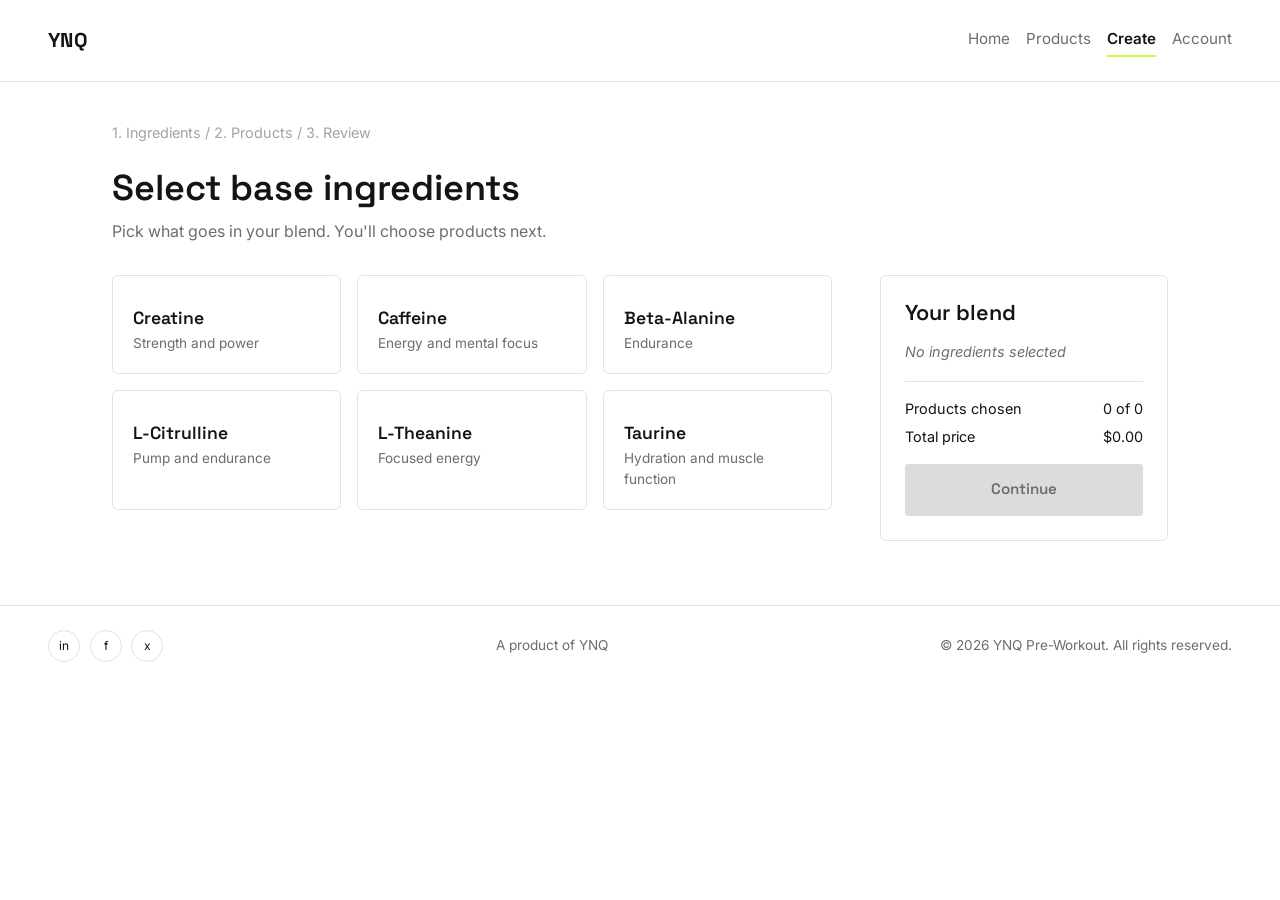
==== project3/create-ingredients.html @ ff95f9ac "fixed home.html css filepath" ====
<!DOCTYPE html>
<html lang="en">
    <head>
        <meta charset="utf-8">
        <meta name="viewport" content="width=device-width, initial-scale=1">
        <title>YNQ - Create a Blend</title>

        <link rel="preconnect" href="https://fonts.googleapis.com">
        <link href="https://fonts.googleapis.com/css2?family=Inter:wght@400;600&family=Space+Grotesk:wght@600;700&display=swap" rel="stylesheet">
        <link rel="stylesheet" href="css/styles.css">
    </head>
    <body>
        
        <header>
            <div class="logo">YNQ</div>
            <nav>
                <a href="home.html">Home</a>
                <a href="list.html">Products</a>
                <a href="create-ingredients.html" aria-current="page">Create</a>
                <a href="account.html">Account</a>
            </nav>
        </header>

        <main>
            <div id="status-bar" aria-label="Create a blend progress">
                <a href="create-ingredients.html" aria-current="page">1. Ingredients </a>
                <a href="create-products.html">/ 2. Products </a>
                <a href="create-review.html">/ 3. Review </a>
            </div>

            <div class="create-blend-title">
                <h1>Select base ingredients</h1>
                <p>Pick what goes in your blend. You'll choose products next.</p>
            </div>

            <div class="create-layout">
                <div class="ingredient-grid">
                    <div class="card">
                        <input class="card-toggle" type="checkbox" id="ing-creatine" name="ingredients" value="Creatine" aria-labelledby="ing-creatine-name">
                        <h3 id="ing-creatine-name">Creatine</h3>
                        <p>Strength and power</p>
                    </div>
                    <div class="card">
                        <input class="card-toggle" type="checkbox" id="ing-caffeine" name="ingredients" value="Caffeine" aria-labelledby="ing-caffeine-name">
                        <h3 id="ing-caffeine-name">Caffeine</h3>
                        <p>Energy and mental focus</p>
                    </div>
                    <div class="card">
                        <input class="card-toggle" type="checkbox" id="ing-beta-alanine" name="ingredients" value="Beta-Alanine" aria-labelledby="ing-beta-alanine-name">
                        <h3 id="ing-beta-alanine-name">Beta-Alanine</h3>
                        <p>Endurance</p>
                    </div>
                    <div class="card">
                        <input class="card-toggle" type="checkbox" id="ing-l-citrulline" name="ingredients" value="L-Citrulline" aria-labelledby="ing-l-citrulline-name">
                        <h3 id="ing-l-citrulline-name">L-Citrulline</h3>
                        <p>Pump and endurance</p>
                    </div>
                    <div class="card">
                        <input class="card-toggle" type="checkbox" id="ing-l-theanine" name="ingredients" value="L-Theanine" aria-labelledby="ing-l-theanine-name">
                        <h3 id="ing-l-theanine-name">L-Theanine</h3>
                        <p>Focused energy</p>
                    </div>
                    <div class="card">
                        <input class="card-toggle" type="checkbox" id="ing-taurine" name="ingredients" value="Taurine" aria-labelledby="ing-taurine-name">
                        <h3 id="ing-taurine-name">Taurine</h3>
                        <p>Hydration and muscle function</p>
                    </div>
                </div>

                <aside class="summary" aria-label="Your blend so far">
                    <h2>Your blend</h2>
                    <ul class="selected-ingredients" aria-live="polite">
                        <li class="empty-note">No ingredients selected</li>
                    </ul>
                    <p id="caffeine-row" hidden><span>Caffeine</span> <span>200 mg</span></p>
                    <p><span>Products chosen</span> <span id="products-chosen">0 of 0</span></p>
                    <p><span>Total price</span> <span id="total-price">$0.00</span></p>
                    <a class="submit is-disabled" href="create-products.html">Continue</a>
                </aside>
            </div> <!-- close create-layout -->
            
        </main>
        
        <footer>
            <div class="socials">
                <a href="#" aria-label="LinkedIn">in</a>
                <a href="#" aria-label="Facebook">f</a>
                <a href="#" aria-label="Twitter">x</a>
            </div>

            <div>
                A product of YNQ
            </div>

            <div>
                © 2026 YNQ Pre-Workout. All rights reserved.
            </div>
        </footer>

        <script src="js/jquery-4.0.0.min.js"></script>
        <script src="js/scripts.js"></script>
    </body>
</html>
---- project3/css/styles.css ----
:root {
    --bg: #ffffff;
    --surface: #f2f2f0;
    --surface-strong: #dcdcdc;
    --border: #e2e2e0;
    --ink: #141414;
    --ink-soft: #6d6d6a;
    --ink-faint: #a3a39f;
    --accent: #cbff3d;
    --accent-ink: #141414;
    --radius-sm: 3px;
    --radius-md: 6px;
    --gap: 1.5rem;
    --page-max: 72rem;
    --font-display: "Space Grotesk", "Segoe UI", sans-serif;
    --font-body: "Inter", "Segoe UI", sans-serif;
}

/* reset */
* {
    box-sizing: border-box;
}

html {
    font-size: 16px;
    -webkit-text-size-adjust: 100%;
}

body {
    margin: 0;
    font-family: var(--font-body);
    color: var(--ink);
    background: var(--bg);
    line-height: 1.5;
}

h1, h2, h3 {
    font-family: var(--font-display);
    font-weight: 600;
    line-height: 1.2;
    margin: 0 0 0.5rem;
}

h1{
    font-size: 2.25rem;
}

h2{
    font-size: 1.35rem;
}

h3{
    font-size: 1.1rem;
}

p {
    margin: 0 0 0.75rem;
    color: var(--ink);
}

a {
    color: inherit;
    text-decoration: none;
}

img {
    max-width: 100%;
    height: auto;
    display: block;
}

ul {
    margin: 0;
    padding: 0;
    list-style: none;
}

header {
    display: flex;
    align-items: center;
    justify-content: space-between;
    flex-wrap: nowrap;
    padding: 1.5rem 3rem;
    gap: 2rem;
    border-bottom: 1px solid var(--border);
}

header .logo {
    font-family: var(--font-display);
    font-weight: 700;
    font-size: 1.25rem;
    letter-spacing: 0.02em;
    margin-right: auto;
}

header nav {
    display: flex;
    align-items: center;
    gap: 1rem;
    flex-wrap: nowrap;
}

header nav a {
    font-size: 0.95rem;
    color: var(--ink-soft);
    padding: 0.25rem 0;
    border-bottom: 2px solid transparent;
    transition: color 0.15s ease, border-color 0.15s ease;
}

header nav a:hover,
header nav a:focus-visible {
    color: var(--ink);
    border-color: var(--accent);
}

header nav a[aria-current="page"] {
    color: var(--ink);
    font-weight: 600;
    border-bottom-color: var(--accent);
}

.site-search {
    display: flex;
    align-items: center;
    gap: 0.35rem;
    flex: 0 0 auto;
    width: 20rem;
    max-width: 100%;
    margin-left: 1rem;
}

.site-search input {
    min-width: 0;
    width: 100%;
    border: 1px solid var(--border);
    border-radius: var(--radius-sm);
    padding: 0.55rem 0.7rem;
    font: inherit;
    font-size: 0.85rem;
}

.site-search button {
  border: 1px solid var(--ink);
  border-radius: var(--radius-sm);
  padding: 0.55rem 0.8rem;
  background: var(--ink);
  color: var(--bg);
  font: inherit;
  font-size: 0.85rem;
}

.site-search button:hover,
.site-search button:focus-visible {
  background: var(--accent);
  color: var(--accent-ink);
}

footer {
  display: flex;
  align-items: center;
  justify-content: space-between;
  flex-wrap: wrap;
  gap: 1rem;
  padding: 1.5rem 3rem;
  border-top: 1px solid var(--border);
  color: var(--ink-soft);
  font-size: 0.85rem;
}

footer .socials {
  display: flex;
  gap: 0.6rem;
}

footer .socials a {
  display: inline-flex;
  align-items: center;
  justify-content: center;
  width: 2rem;
  height: 2rem;
  border: 1px solid var(--border);
  border-radius: 50%;
  font-size: 0.75rem;
  color: var(--ink);
}

footer .socials a:hover,
footer .socials a:focus-visible {
  background: var(--surface);
}

main {
  max-width: var(--page-max);
  margin: 0 auto;
  padding: 2.5rem 3rem 4rem;
}

.visually-hidden {
  position: absolute;
  width: 1px;
  height: 1px;
  overflow: hidden;
  clip: rect(0 0 0 0);
  white-space: nowrap;
}

/* home page */

/* home page */

.hero {
    display: grid;
    grid-template-columns: 1fr 1fr;
    gap: 4rem;
    align-items: center;
    min-height: 70vh;
    padding: 3rem 0;
}

.hero-copy {
    max-width: 32rem;
}

.hero-copy h1 {
    font-size: 3.5rem;
    line-height: 1.05;
    max-width: 12ch;
    margin-bottom: 1.25rem;
}

.hero-copy .subhead {
    font-size: 1.15rem;
    line-height: 1.6;
    color: var(--ink-soft);
    max-width: 30ch;
    margin-bottom: 2rem;
}

.hero-copy .account-links {
    margin-top: 1.5rem;
}

.hero-copy .account-links p {
    margin-bottom: 0.25rem;
    color: var(--ink-soft);
}

.hero-copy a.text-link {
    font-style: italic;
    text-decoration: underline;
    font-weight: 600;
}

.hero-image {
    aspect-ratio: 4 / 3;
    background: var(--surface-strong);
    border-radius: var(--radius-md);
    overflow: hidden;
}

.hero-image img {
    width: 100%;
    height: 100%;
    object-fit: cover;
}

/* start creating button */

.cta-bar {
    display: flex;
    justify-content: flex-start;
    padding: 0;
    border-top: none;
    margin-top: 2rem;
    margin-bottom: 0;
}

.cta-bar button {
    background: var(--ink);
    color: var(--bg);
    border: none;
    border-radius: var(--radius-sm);
    padding: 1rem 2.5rem;
    font-family: var(--font-display);
    font-weight: 600;
    letter-spacing: 0.04em;
    font-size: 1rem;
    cursor: pointer;
    transition: background 0.2s ease, transform 0.2s ease;
}

.cta-bar button:hover,
.cta-bar button:focus-visible {
    background: var(--accent);
    color: var(--accent-ink);
    transform: translateY(-2px);
}

/* list view */

.page-title {
  margin-bottom: 2rem;
}

.blend-grid {
  display: grid;
  grid-template-columns: repeat(auto-fill, minmax(15rem, 1fr));
  gap: var(--gap);
}

.blend-grid .card {
  display: flex;
  flex-direction: column;
  gap: 0.5rem;
}

.card-img {
  aspect-ratio: 1 / 1;
  width: 100%;
  object-fit: cover;
  background: var(--surface-strong);
  border-radius: var(--radius-sm);
}

.card-title {
  font-family: var(--font-display);
  font-weight: 600;
  font-size: 1rem;
  margin: 0.25rem 0 0;
}

.card-author {
  font-size: 0.85rem;
  color: var(--ink-soft);
}

.card-author:hover,
.card-author:focus-visible {
  color: var(--ink);
  text-decoration: underline;
}

/* blend details */

#item-path {
  display: block;
  margin-bottom: 1.5rem;
  font-size: 0.85rem;
  color: var(--ink-soft);
}

#item-path a:hover,
#item-path a:focus-visible {
  color: var(--ink);
}

.detail-layout {
  display: grid;
  grid-template-columns: 1.4fr 1fr;
  gap: 3rem;
  align-items: start;
}

#blend-detail-cover-img img {
  width: 100%;
  aspect-ratio: 4 / 3;
  object-fit: cover;
  background: var(--surface-strong);
  border-radius: var(--radius-md);
}

#details {
  position: relative;
}

#author-info {
  display: flex;
  align-items: center;
  gap: 0.75rem;
  margin-bottom: 1.25rem;
}

#author-info img {
  width: 2.5rem;
  height: 2.5rem;
  border-radius: 50%;
  background: var(--surface-strong);
}

#username {
  font-weight: 600;
  margin: 0;
}

button.x {
  position: absolute;
  top: 0;
  right: 0;
  background: none;
  border: none;
  font-size: 1.25rem;
  line-height: 1;
  color: var(--ink-soft);
}

button.x:hover,
button.x:focus-visible {
  color: var(--ink);
}

#ingredients p,
#nutrition p {
  margin-bottom: 0.4rem;
}

#nutrition ul {
  display: grid;
  grid-template-columns: 1fr auto;
  gap: 0.35rem 1rem;
  max-width: 20rem;
}

#nutrition li {
  display: contents;
}

#actions {
  display: flex;
  gap: 0.75rem;
  margin-top: 1.5rem;
}

#actions button {
  border: 1px solid var(--border);
  background: var(--bg);
  border-radius: 999px;
  padding: 0.5rem 1.25rem;
  font-size: 0.9rem;
}

#actions button:hover,
#actions button:focus-visible {
  border-color: var(--ink);
}

#comment-section {
  margin-top: 2.5rem;
  max-width: 40rem;
}

#comment-section input {
  width: 100%;
  border: none;
  border-bottom: 1px solid var(--border);
  padding: 0.5rem 0.1rem;
  font-family: var(--font-body);
  font-size: 1rem;
  background: transparent;
}

#comment-section input:focus-visible {
  outline: none;
  border-bottom-color: var(--ink);
}

/* create blend flow*/

#status-bar {
  font-size: 0.9rem;
  color: var(--ink-faint);
  margin-bottom: 1.5rem;
}

#status-bar a {
  color: var(--ink-faint);
}

#status-bar a[aria-current="step"] {
  color: var(--ink);
  font-weight: 600;
}

.create-blend-title {
  margin-bottom: 2rem;
  max-width: 40rem;
}

.create-blend-title p {
  color: var(--ink-soft);
}

.create-layout {
  display: grid;
  grid-template-columns: 1fr 18rem;
  gap: 3rem;
  align-items: start;
}

/* ingredient picker */

.ingredient-grid {
  display: grid;
  grid-template-columns: repeat(auto-fill, minmax(11rem, 1fr));
  gap: 1rem;
}

.ingredient-grid .card {
  border: 1px solid var(--border);
  border-radius: var(--radius-md);
  padding: 1.25rem;
}

.ingredient-grid .card h3 {
  margin: 0.75rem 0 0.25rem;
}

.ingredient-grid .card p {
  font-size: 0.85rem;
  color: var(--ink-soft);
  margin: 0;
}

/* product picker */

.product-tabs {
  display: flex;
  gap: 1.5rem;
  border-bottom: 1px solid var(--border);
  margin-bottom: 1.5rem;
}

.product-tabs button {
  background: none;
  border: none;
  border-bottom: 2px solid transparent;
  padding: 0.6rem 0.1rem;
  font-size: 0.95rem;
  color: var(--ink-soft);
}

.product-tabs .tab-active {
  color: var(--ink);
  font-weight: 600;
  border-bottom-color: var(--ink);
}

.product-tabs .tab:hover,
.product-tabs .tab:focus-visible {
  color: var(--ink);
}

.product-grid {
  display: grid;
  grid-template-columns: repeat(auto-fill, minmax(13rem, 1fr));
  gap: 1.25rem;
}

.product-grid .card {
  border: 1px solid var(--border);
  border-radius: var(--radius-md);
  overflow: hidden;
}

.product-grid .card img {
  width: 100%;
  aspect-ratio: 1 / 1;
  object-fit: cover;
  background: var(--surface-strong);
}

.card-content {
  padding: 1rem;
}

.card-content h3 {
  margin-bottom: 0.1rem;
}

.card-content p {
  font-size: 0.85rem;
  color: var(--ink-soft);
  margin-bottom: 0.5rem;
}

.card-content .add {
  width: 100%;
  border: 1px solid var(--ink);
  background: var(--bg);
  border-radius: var(--radius-sm);
  padding: 0.5rem;
  font-size: 0.85rem;
  font-weight: 600;
}

.card-content .add:hover,
.card-content .add:focus-visible {
  background: var(--accent);
  border-color: var(--accent);
}

/* review form */

.form-text {
  margin-bottom: 1.5rem;
  max-width: 28rem;
}

.form-text label {
  display: block;
  font-weight: 600;
  margin-bottom: 0.4rem;
  font-size: 0.9rem;
}

.form-text input,
.form-text select {
  width: 100%;
  border: 1px solid var(--border);
  border-radius: var(--radius-sm);
  padding: 0.7rem 0.9rem;
  font-family: var(--font-body);
  font-size: 0.95rem;
  background: var(--bg);
  color: var(--ink);
}

.form-text input:focus-visible,
.form-text select:focus-visible {
  outline: none;
  border-color: var(--ink);
}

/* your blend sidebar */

.summary {
  border: 1px solid var(--border);
  border-radius: var(--radius-md);
  padding: 1.5rem;
  position: sticky;
  top: 1.5rem;
}

.summary h2 {
  margin-bottom: 0.75rem;
}

.selected-ingredients {
  margin-bottom: 1rem;
  border-bottom: 1px solid var(--border);
  padding-bottom: 1rem;
}

.selected-ingredients li {
  padding: 0.2rem 0;
  color: var(--ink-soft);
  font-size: 0.9rem;
}

.summary p {
  display: flex;
  justify-content: space-between;
  font-size: 0.9rem;
  margin-bottom: 0.4rem;
}

button.submit,
a.submit {
  display: block;
  width: 100%;
  margin-top: 1rem;
  background: var(--ink);
  color: var(--bg);
  border: none;
  border-radius: var(--radius-sm);
  padding: 0.9rem;
  font-family: var(--font-display);
  font-weight: 600;
  font-size: 0.95rem;
  text-align: center;
}

button.submit:hover,
button.submit:focus-visible,
a.submit:hover,
a.submit:focus-visible {
  background: var(--accent);
  color: var(--accent-ink);
}

/* -------------- responsive -------------- */

@media (max-width: 768px) {
  header,
  main,
  footer {
    padding-left: 1.25rem;
    padding-right: 1.25rem;
  }

  main {
    padding-top: 1.5rem;
    padding-bottom: 3rem;
  }

  h1 { font-size: 1.75rem; }

  .hero {
    grid-template-columns: 1fr;
    padding-bottom: 2.5rem;
  }

  .hero-image {
    
    display: none;
    order: -1;
    aspect-ratio: 16 / 9;
  }

  .cta-bar {
    justify-content: stretch;
  }

  .cta-bar button {
    width: 100%;
  }

  .detail-layout,
  .create-layout {
    grid-template-columns: 1fr;
    gap: 2rem;
  }

  .summary {
    position: static;
  }

  #nutrition ul {
    max-width: none;
  }

  header nav {
    gap: 1.1rem;
  }

  footer {
    flex-direction: column;
    text-align: center;
  }
}

/* The hidden attribute must beat display rules like .blend-grid { display: grid }
   so that JS can hide/show things with .prop('hidden', ...). */
[hidden] {
  display: none !important;
}

/* -------------- login modal -------------- */

/* Login modal */

.modal-overlay {
    position: fixed;
    top: 0;
    left: 0;
    width: 100%;
    height: 100%;
    background: rgba(0, 0, 0, 0.5);

    display: flex;
    align-items: center;
    justify-content: center;

    z-index: 1000;
}

.modal {
    position: relative;
    width: 90%;
    max-width: 28rem;
    padding: 2rem;

    background: var(--bg);
    border-radius: var(--radius-md);
    border: 1px solid var(--border);
}

.modal h2 {
    margin-bottom: 1.5rem;
}

.modal-close {
    cursor: pointer;
}

.field-error {
    color: #c0392b;
    font-size: 0.85rem;
    margin-top: 0.25rem;
}

.login-success {
    text-align: center;
}

.login-success p {
    margin-bottom: 1rem;
}

/* ----- create your blend page  ----- */

.ingredient-grid .card {
  position: relative;
  cursor: pointer;
  transition: border-color 0.15s ease, background 0.15s ease;
}

.ingredient-grid .card:hover {
  border-color: var(--ink-faint);
}

.ingredient-grid .card.is-selected {
  border-color: var(--ink);
  background: var(--surface);
}

/* a check mark so selection is not shown by color alone */
.ingredient-grid .card.is-selected h3::after {
  content: " \2713";
}

.ingredient-grid .card:has(.card-toggle:focus-visible) {
  outline: 2px solid var(--ink);
  outline-offset: 2px;
}

/* the real checkbox covers the whole card but is invisible */
.card-toggle {
  position: absolute;
  inset: 0;
  width: 100%;
  height: 100%;
  margin: 0;
  opacity: 0;
  cursor: pointer;
}

.selected-ingredients .empty-note {
  font-style: italic;
}

a.submit.is-disabled,
a.submit.is-disabled:hover,
a.submit.is-disabled:focus-visible {
  background: var(--surface-strong);
  color: var(--ink-soft);
  cursor: not-allowed;
}

@media (max-width: 768px) {
  .search-form {
    width: 100%;
  }

  .search-form input {
    flex: 1;
    width: auto;
  }
}
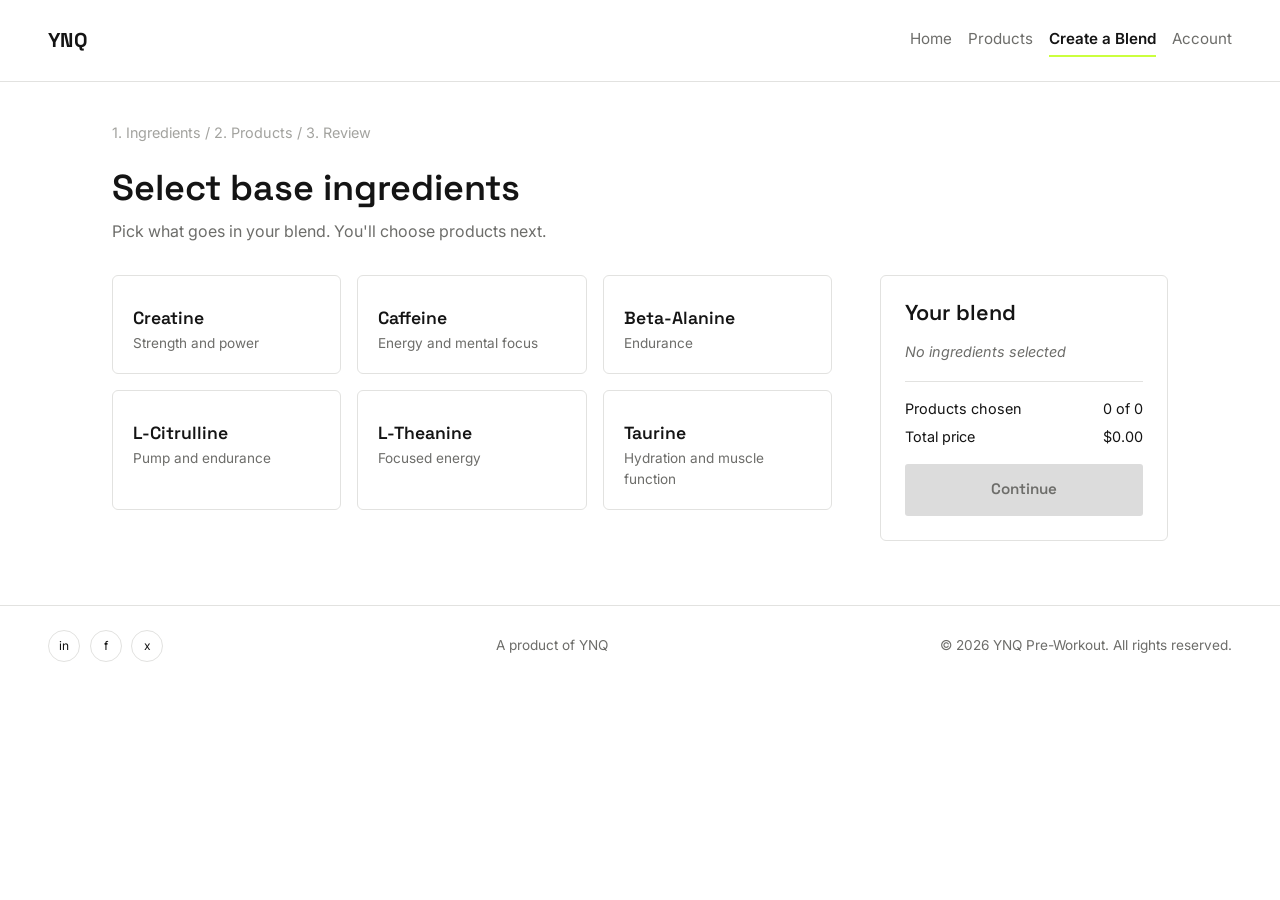
==== commit 5ddf692b: "renamed menu" ====
--- a/project3/create-ingredients.html
+++ b/project3/create-ingredients.html
@@ -16,7 +16,7 @@
             <nav>
                 <a href="home.html">Home</a>
                 <a href="list.html">Products</a>
-                <a href="create-ingredients.html" aria-current="page">Create</a>
+                <a href="create-ingredients.html" aria-current="page">Create a Blend</a>
                 <a href="account.html">Account</a>
             </nav>
         </header>
--- a/project3/css/styles.css
+++ b/project3/css/styles.css
@@ -341,6 +341,81 @@
   text-decoration: underline;
 }
 
+/* your blends page */
+.your-blends-intro {
+  display: flex;
+  align-items: flex-end;
+  justify-content: space-between;
+  gap: 1.5rem;
+  margin-bottom: 3rem;
+}
+
+.your-blends-intro .page-title {
+  margin-bottom: 0.5rem;
+}
+
+.eyebrow {
+  margin-bottom: 0.5rem;
+  color: var(--ink-soft);
+  font-size: 0.75rem;
+  font-weight: 600;
+  letter-spacing: 0.12em;
+}
+
+.your-blends-description {
+  margin-bottom: 0;
+  color: var(--ink-soft);
+}
+
+.your-blends-create {
+  flex: 0 0 auto;
+  border: 1px solid var(--ink);
+  border-radius: var(--radius-sm);
+  padding: 0.75rem 1rem;
+  background: var(--ink);
+  color: var(--bg);
+  font-weight: 600;
+  transition: background 0.15s ease, color 0.15s ease;
+}
+
+.your-blends-create:hover,
+.your-blends-create:focus-visible {
+  background: var(--accent);
+  color: var(--accent-ink);
+}
+
+.blend-section + .blend-section {
+  margin-top: 3.5rem;
+}
+
+.blend-section-heading {
+  display: flex;
+  align-items: center;
+  justify-content: space-between;
+  gap: 1rem;
+  margin-bottom: 1.25rem;
+}
+
+.blend-section-heading h2 {
+  margin-bottom: 0.35rem;
+}
+
+.blend-section-heading p,
+.blend-card-meta {
+  margin-bottom: 0;
+  color: var(--ink-soft);
+  font-size: 0.875rem;
+}
+
+.your-blends-grid .card > a {
+  display: block;
+}
+
+.your-blends-grid .card > a:focus-visible {
+  outline: 2px solid var(--ink);
+  outline-offset: 4px;
+}
+
 /* blend details */
 
 #item-path {
@@ -867,3 +942,15 @@
     width: auto;
   }
 }
+
+@media (max-width: 600px) {
+  .your-blends-intro {
+    align-items: flex-start;
+    flex-direction: column;
+    margin-bottom: 2.5rem;
+  }
+
+  .blend-section + .blend-section {
+    margin-top: 2.5rem;
+  }
+}
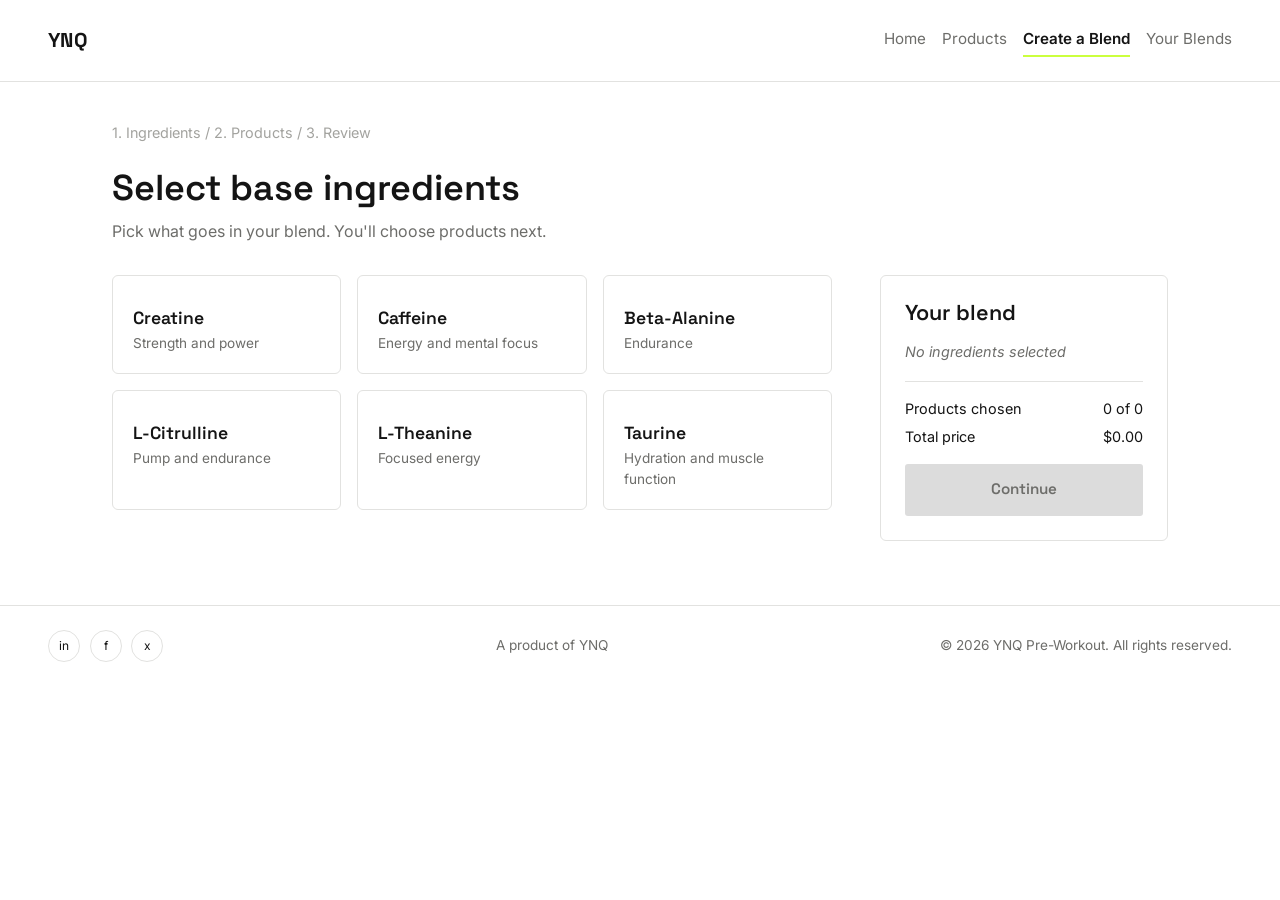
==== commit 870d7365: "fixed errors from project 2" ====
--- a/project3/create-ingredients.html
+++ b/project3/create-ingredients.html
@@ -13,20 +13,20 @@
         
         <header>
             <div class="logo">YNQ</div>
-            <nav>
+            <nav aria-label="Main navigation">
                 <a href="home.html">Home</a>
                 <a href="list.html">Products</a>
                 <a href="create-ingredients.html" aria-current="page">Create a Blend</a>
-                <a href="account.html">Account</a>
+                <a href="your-blends.html">Your Blends</a>
             </nav>
         </header>
 
         <main>
-            <div id="status-bar" aria-label="Create a blend progress">
+            <nav id="status-bar" aria-label="Create a blend progress">
                 <a href="create-ingredients.html" aria-current="page">1. Ingredients </a>
                 <a href="create-products.html">/ 2. Products </a>
                 <a href="create-review.html">/ 3. Review </a>
-            </div>
+            </nav>
 
             <div class="create-blend-title">
                 <h1>Select base ingredients</h1>
@@ -34,6 +34,7 @@
             </div>
 
             <div class="create-layout">
+                <h2 class="visually-hidden">Choose ingredients</h2>
                 <div class="ingredient-grid">
                     <div class="card">
                         <input class="card-toggle" type="checkbox" id="ing-creatine" name="ingredients" value="Creatine" aria-labelledby="ing-creatine-name">
--- a/project3/css/styles.css
+++ b/project3/css/styles.css
@@ -276,7 +276,8 @@
     margin-bottom: 0;
 }
 
-.cta-bar button {
+.cta-bar a {
+    display: inline-block;
     background: var(--ink);
     color: var(--bg);
     border: none;
@@ -290,8 +291,8 @@
     transition: background 0.2s ease, transform 0.2s ease;
 }
 
-.cta-bar button:hover,
-.cta-bar button:focus-visible {
+.cta-bar a:hover,
+.cta-bar a:focus-visible {
     background: var(--accent);
     color: var(--accent-ink);
     transform: translateY(-2px);
@@ -525,7 +526,8 @@
 }
 
 #comment-section input {
-  width: 100%;
+  flex: 1;
+  min-width: 0;
   border: none;
   border-bottom: 1px solid var(--border);
   padding: 0.5rem 0.1rem;
@@ -539,6 +541,39 @@
   border-bottom-color: var(--ink);
 }
 
+#comment-form {
+  display: flex;
+  align-items: center;
+  gap: 0.75rem;
+}
+
+#comment-form button {
+  flex: 0 0 auto;
+  border: 1px solid var(--ink);
+  border-radius: var(--radius-sm);
+  padding: 0.55rem 0.9rem;
+  background: var(--ink);
+  color: var(--bg);
+  font: inherit;
+  font-size: 0.85rem;
+  cursor: pointer;
+}
+
+#comment-form button:hover,
+#comment-form button:focus-visible {
+  background: var(--accent);
+  color: var(--accent-ink);
+}
+
+#comments:not(:empty) {
+  margin-top: 1rem;
+}
+
+#comments li {
+  padding: 0.5rem 0;
+  border-bottom: 1px solid var(--border);
+}
+
 /* create blend flow*/
 
 #status-bar {
@@ -623,6 +658,15 @@
 .product-tabs .tab:hover,
 .product-tabs .tab:focus-visible {
   color: var(--ink);
+}
+
+.product-tabs button:focus-visible {
+  outline: 2px solid var(--ink);
+  outline-offset: 3px;
+}
+
+.product-panel > h2:not(.visually-hidden) {
+  margin-bottom: 0.75rem;
 }
 
 .product-grid {
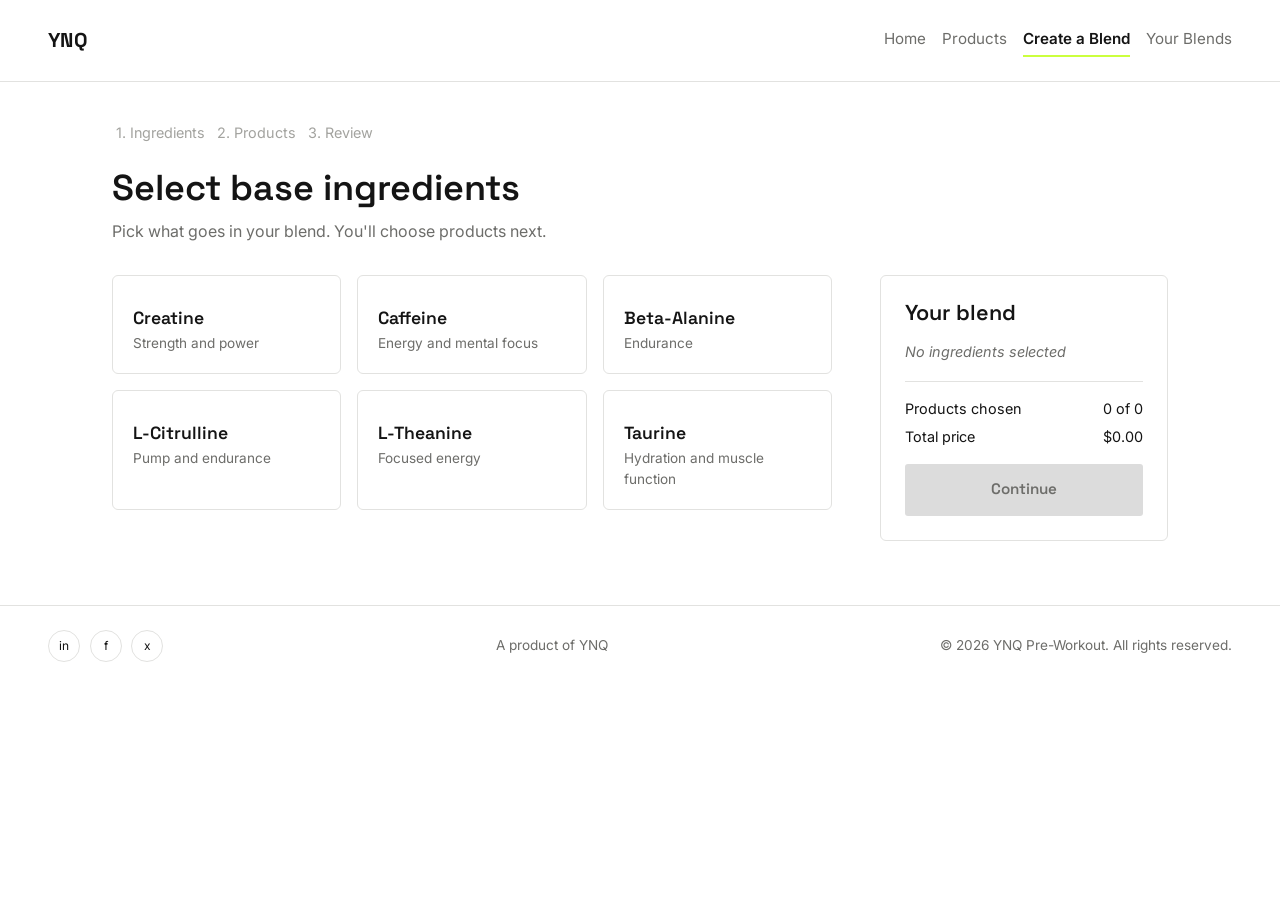
==== commit 2c8c7814: "fixed products navbar" ====
--- a/project3/create-ingredients.html
+++ b/project3/create-ingredients.html
@@ -24,8 +24,8 @@
         <main>
             <nav id="status-bar" aria-label="Create a blend progress">
                 <a href="create-ingredients.html" aria-current="page">1. Ingredients </a>
-                <a href="create-products.html">/ 2. Products </a>
-                <a href="create-review.html">/ 3. Review </a>
+                <a href="create-products.html"> 2. Products </a>
+                <a href="create-review.html"> 3. Review </a>
             </nav>
 
             <div class="create-blend-title">
--- a/project3/css/styles.css
+++ b/project3/css/styles.css
@@ -520,6 +520,73 @@
   border-color: var(--ink);
 }
 
+#actions .like-button {
+  display: inline-flex;
+  width: 2.75rem;
+  height: 2.75rem;
+  align-items: center;
+  justify-content: center;
+  padding: 0.55rem;
+  border: none;
+  background: transparent;
+  cursor: pointer;
+}
+
+#actions .comment-button {
+  display: inline-flex;
+  width: 2.75rem;
+  height: 2.75rem;
+  align-items: center;
+  justify-content: center;
+  padding: 0.55rem;
+  border: none;
+  background: transparent;
+  cursor: pointer;
+}
+
+#actions .comment-button svg {
+  width: 1.65rem;
+  height: 1.65rem;
+  fill: var(--bg);
+  stroke: var(--ink);
+  stroke-width: 1.8;
+  stroke-linecap: round;
+  stroke-linejoin: round;
+}
+
+#actions .comment-button svg circle {
+  fill: var(--ink);
+  stroke: none;
+}
+
+#actions .like-button:hover,
+#actions .like-button:focus-visible,
+#actions .comment-button:hover,
+#actions .comment-button:focus-visible {
+  border: none;
+}
+
+#actions .like-button:focus-visible,
+#actions .comment-button:focus-visible {
+  outline: 2px solid var(--ink);
+  outline-offset: 2px;
+}
+
+.like-button svg {
+  width: 1.4rem;
+  height: 1.4rem;
+  fill: var(--bg);
+  stroke: var(--ink);
+  stroke-width: 1.8;
+  stroke-linecap: round;
+  stroke-linejoin: round;
+}
+
+.like-button[aria-pressed="true"] svg {
+  fill: #d93025;
+  stroke: #d93025;
+}
+
 #comment-section {
   margin-top: 2.5rem;
   max-width: 40rem;
@@ -584,6 +651,7 @@
 
 #status-bar a {
   color: var(--ink-faint);
+  padding: 0.25rem;
 }
 
 #status-bar a[aria-current="step"] {
@@ -665,8 +733,144 @@
   outline-offset: 3px;
 }
 
+.product-tools {
+  display: flex;
+  justify-content: flex-end;
+  margin: -0.75rem 0 1rem;
+}
+
+.product-filter-panel input:focus-visible {
+  outline: 2px solid var(--ink);
+  outline-offset: 2px;
+}
+
+.product-filter-toggle {
+  display: grid;
+  place-items: center;
+  width: 2.75rem;
+  min-width: 2.75rem;
+  border: 1px solid var(--border);
+  border-radius: var(--radius-sm);
+  background: var(--bg);
+}
+
+.product-filter-toggle:hover,
+.product-filter-toggle:focus-visible,
+.product-filter-toggle[aria-expanded="true"] {
+  background: var(--surface);
+}
+
+.product-filter-toggle svg {
+  width: 1.25rem;
+  height: 1.25rem;
+  fill: none;
+  stroke: currentColor;
+  stroke-linecap: round;
+  stroke-width: 1.8;
+}
+
+.product-filter-panel {
+  display: flex;
+  align-items: end;
+  flex-wrap: wrap;
+  gap: 1rem;
+  margin: 0 0 1rem;
+  padding: 1rem;
+  border: 1px solid var(--border);
+  border-radius: var(--radius-sm);
+  background: var(--surface);
+}
+
+.product-filter-actions {
+  display: flex;
+  align-items: center;
+  gap: 0.5rem;
+}
+
+.apply-product-filters {
+  min-height: 2.25rem;
+  border: 1px solid var(--ink);
+  border-radius: var(--radius-sm);
+  padding: 0.4rem 0.8rem;
+  background: var(--ink);
+  color: var(--bg);
+  font: inherit;
+  font-size: 0.85rem;
+}
+
+.apply-product-filters:hover,
+.apply-product-filters:focus-visible {
+  border-color: var(--accent);
+  background: var(--accent);
+  color: var(--accent-ink);
+}
+
+.product-filter-panel fieldset {
+  display: flex;
+  gap: 0.75rem;
+  margin: 0;
+  padding: 0;
+  border: 0;
+}
+
+.product-filter-panel legend {
+  margin-bottom: 0.4rem;
+  font-size: 0.85rem;
+  font-weight: 600;
+}
+
+.product-filter-panel label {
+  display: grid;
+  gap: 0.25rem;
+  color: var(--ink-soft);
+  font-size: 0.8rem;
+}
+
+.product-filter-panel input {
+  width: 7rem;
+  min-height: 2.25rem;
+  border: 1px solid var(--border);
+  border-radius: var(--radius-sm);
+  padding: 0.4rem 0.55rem;
+  background: var(--bg);
+  color: var(--ink);
+  font: inherit;
+  font-size: 0.85rem;
+}
+
+.clear-product-filters {
+  min-height: 2.25rem;
+  border: 0;
+  padding: 0.4rem 0.6rem;
+  background: transparent;
+  color: var(--ink-soft);
+  font: inherit;
+  font-size: 0.85rem;
+  text-decoration: underline;
+}
+
+.clear-product-filters:hover,
+.clear-product-filters:focus-visible {
+  color: var(--ink);
+}
+
+.product-filter-empty {
+  margin-top: 1rem;
+  color: var(--ink-soft);
+}
+
 .product-panel > h2:not(.visually-hidden) {
   margin-bottom: 0.75rem;
+}
+
+.product-demo-note,
+#products-unavailable-note {
+  color: var(--ink-soft);
+  font-size: 0.85rem;
+}
+
+.product-demo-note {
+  margin-top: -0.75rem;
 }
 
 .product-grid {
@@ -700,6 +904,10 @@
   font-size: 0.85rem;
   color: var(--ink-soft);
   margin-bottom: 0.5rem;
+}
+
+.card-content .product-net-weight {
+  font-size: 0.8rem;
 }
 
 .card-content .add {
@@ -716,6 +924,14 @@
 .card-content .add:focus-visible {
   background: var(--accent);
   border-color: var(--accent);
+}
+
+.card-content .add:disabled,
+.card-content .add:disabled:hover {
+  background: var(--surface);
+  border-color: var(--border);
+  color: var(--ink-faint);
+  cursor: not-allowed;
 }
 
 /* review form */
@@ -988,6 +1204,14 @@
 }
 
 @media (max-width: 600px) {
+  .product-filter-panel {
+    align-items: flex-start;
+  }
+
+  .product-filter-panel fieldset {
+    flex-wrap: wrap;
+  }
+
   .your-blends-intro {
     align-items: flex-start;
     flex-direction: column;
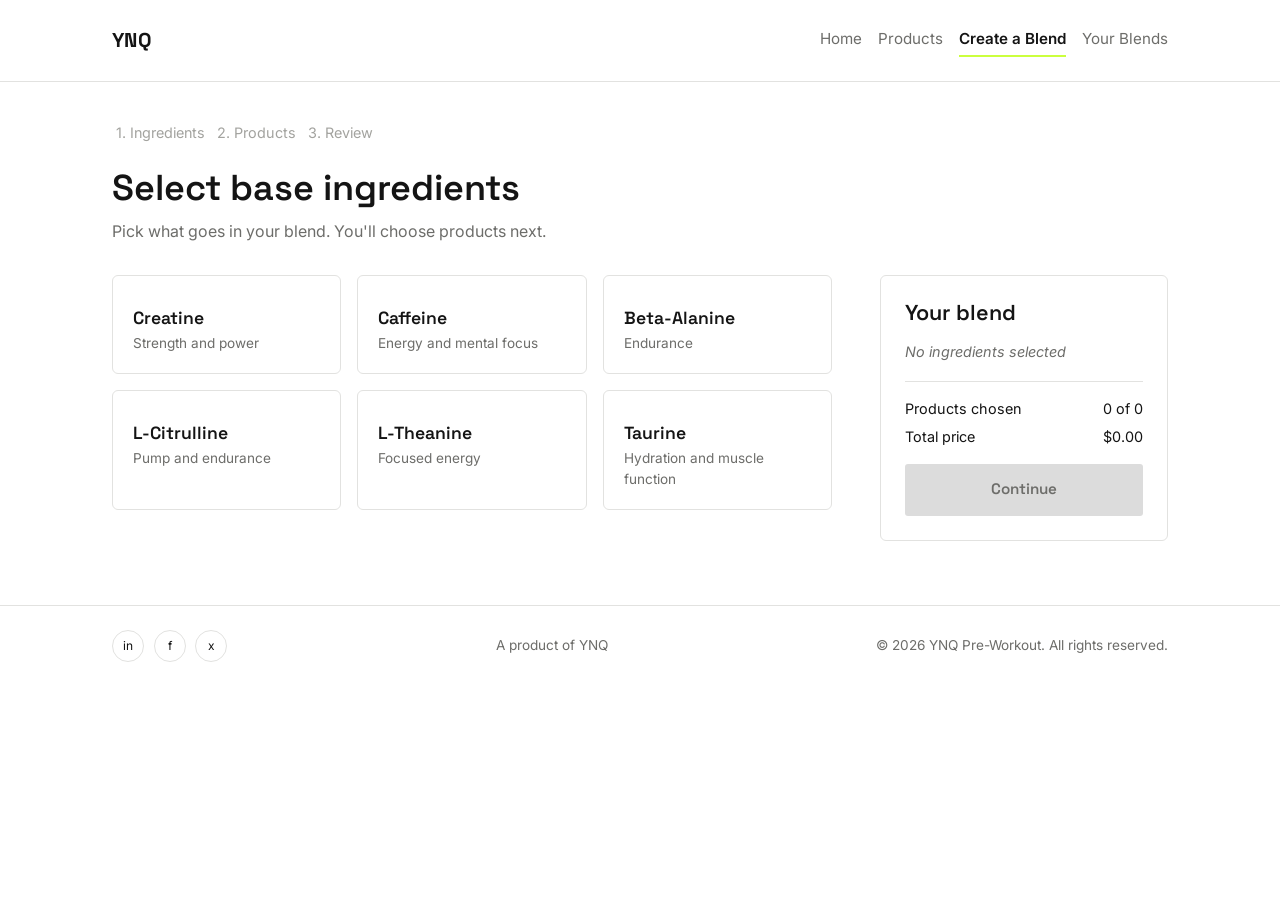
==== commit c834afe4: "formatted product cards" ====
--- a/project3/create-ingredients.html
+++ b/project3/create-ingredients.html
@@ -23,9 +23,9 @@
 
         <main>
             <nav id="status-bar" aria-label="Create a blend progress">
-                <a href="create-ingredients.html" aria-current="page">1. Ingredients </a>
-                <a href="create-products.html"> 2. Products </a>
-                <a href="create-review.html"> 3. Review </a>
+                <a href="create-ingredients.html" aria-current="page">1. Ingredients</a>
+                <a href="create-products.html"                       >2. Products</a>
+                <a href="create-review.html"                         >3. Review</a>
             </nav>
 
             <div class="create-blend-title">
--- a/project3/css/styles.css
+++ b/project3/css/styles.css
@@ -12,6 +12,7 @@
     --radius-md: 6px;
     --gap: 1.5rem;
     --page-max: 72rem;
+    --gutter: max(3rem, calc((100% - var(--page-max)) / 2 + 3rem));
     --font-display: "Space Grotesk", "Segoe UI", sans-serif;
     --font-body: "Inter", "Segoe UI", sans-serif;
 }
@@ -80,7 +81,7 @@
     align-items: center;
     justify-content: space-between;
     flex-wrap: nowrap;
-    padding: 1.5rem 3rem;
+    padding: 1.5rem var(--gutter);
     gap: 2rem;
     border-bottom: 1px solid var(--border);
 }
@@ -162,7 +163,7 @@
   justify-content: space-between;
   flex-wrap: wrap;
   gap: 1rem;
-  padding: 1.5rem 3rem;
+  padding: 1.5rem var(--gutter);
   border-top: 1px solid var(--border);
   color: var(--ink-soft);
   font-size: 0.85rem;
@@ -237,65 +238,101 @@
     margin-bottom: 2rem;
 }
 
+.hero-copy .actions {
+    display: flex;
+    flex-wrap: wrap;
+    gap: 0.75rem;
+    margin-bottom: 1.5rem;
+}
+
 .hero-copy .account-links {
-    margin-top: 1.5rem;
-}
-
-.hero-copy .account-links p {
-    margin-bottom: 0.25rem;
+    margin: 0;
+    font-size: 0.95rem;
     color: var(--ink-soft);
-}
-
-.hero-copy a.text-link {
-    font-style: italic;
+    padding-bottom: 0.5rem;
+}
+
+.text-link {
+    font-weight: 600;
     text-decoration: underline;
-    font-weight: 600;
-}
-
-.hero-image {
-    aspect-ratio: 4 / 3;
-    background: var(--surface-strong);
-    border-radius: var(--radius-md);
-    overflow: hidden;
-}
-
-.hero-image img {
-    width: 100%;
-    height: 100%;
-    object-fit: cover;
-}
-
-/* start creating button */
-
-.cta-bar {
-    display: flex;
-    justify-content: flex-start;
-    padding: 0;
-    border-top: none;
-    margin-top: 2rem;
-    margin-bottom: 0;
-}
-
-.cta-bar a {
-    display: inline-block;
-    background: var(--ink);
-    color: var(--bg);
-    border: none;
+    text-decoration-color: var(--accent);
+    text-decoration-thickness: 2px;
+    text-underline-offset: 3px;
+}
+
+.text-link:hover,
+.text-link:focus-visible {
+    text-decoration-color: var(--ink);
+}
+
+/* buttons */
+
+.btn {
+    display: inline-flex;
+    align-items: center;
+    justify-content: center;
+    border: 1px solid var(--ink);
     border-radius: var(--radius-sm);
-    padding: 1rem 2.5rem;
+    padding: 1rem 2rem;
     font-family: var(--font-display);
     font-weight: 600;
     letter-spacing: 0.04em;
     font-size: 1rem;
     cursor: pointer;
-    transition: background 0.2s ease, transform 0.2s ease;
-}
-
-.cta-bar a:hover,
-.cta-bar a:focus-visible {
+    transition: background 0.15s ease, color 0.15s ease, border-color 0.15s ease;
+}
+
+.btn:focus-visible {
+    outline: 2px solid var(--ink);
+    outline-offset: 3px;
+}
+
+.btn-primary {
+    background: var(--ink);
+    color: var(--bg);
+}
+
+.btn-primary:hover,
+.btn-primary:focus-visible {
     background: var(--accent);
+    border-color: var(--ink);
     color: var(--accent-ink);
-    transform: translateY(-2px);
+}
+
+.btn-secondary {
+    background: transparent;
+    color: var(--ink);
+}
+
+.btn-secondary:hover,
+.btn-secondary:focus-visible {
+    background: var(--surface);
+}
+
+/* hero image: lime block offset behind the photo */
+
+.hero-image {
+    position: relative;
+    aspect-ratio: 4 / 3;
+}
+
+.hero-image::before {
+    content: "";
+    position: absolute;
+    right: -1rem;
+    bottom: -1rem;
+    width: 60%;
+    height: 60%;
+    background: var(--accent);
+    border-radius: var(--radius-md);
+}
+
+.hero-image img {
+    position: relative;
+    width: 100%;
+    height: 100%;
+    object-fit: cover;
+    border-radius: var(--radius-md);
 }
 
 /* list view */
@@ -888,8 +925,17 @@
 .product-grid .card img {
   width: 100%;
   aspect-ratio: 1 / 1;
-  object-fit: cover;
-  background: var(--surface-strong);
+  object-fit: contain;
+  background: #FFFFFF;
+}
+
+.product-image-link {
+  display: block;
+}
+
+.product-image-link:focus-visible {
+  outline: 2px solid var(--ink);
+  outline-offset: 2px;
 }
 
 .card-content {
@@ -903,6 +949,10 @@
 .card-content p {
   font-size: 0.85rem;
   color: var(--ink-soft);
+  margin-bottom: 0rem;
+}
+
+.card-content .product-price {
   margin-bottom: 0.5rem;
 }
 
@@ -912,6 +962,7 @@
 
 .card-content .add {
   width: 100%;
+  margin-top: 0.5rem;
   border: 1px solid var(--ink);
   background: var(--bg);
   border-radius: var(--radius-sm);
@@ -924,6 +975,17 @@
 .card-content .add:focus-visible {
   background: var(--accent);
   border-color: var(--accent);
+}
+
+.card-content .add.product-added {
+  background: var(--accent);
+  border-color: var(--accent);
+  color: var(--accent-ink);
+}
+
+.card-content .add.product-added:hover,
+.card-content .add.product-added:focus-visible {
+  border-color: var(--ink);
 }
 
 .card-content .add:disabled,
@@ -1052,12 +1114,8 @@
     aspect-ratio: 16 / 9;
   }
 
-  .cta-bar {
-    justify-content: stretch;
-  }
-
-  .cta-bar button {
-    width: 100%;
+  .hero-copy .actions .btn {
+    flex: 1 1 100%;
   }
 
   .detail-layout,
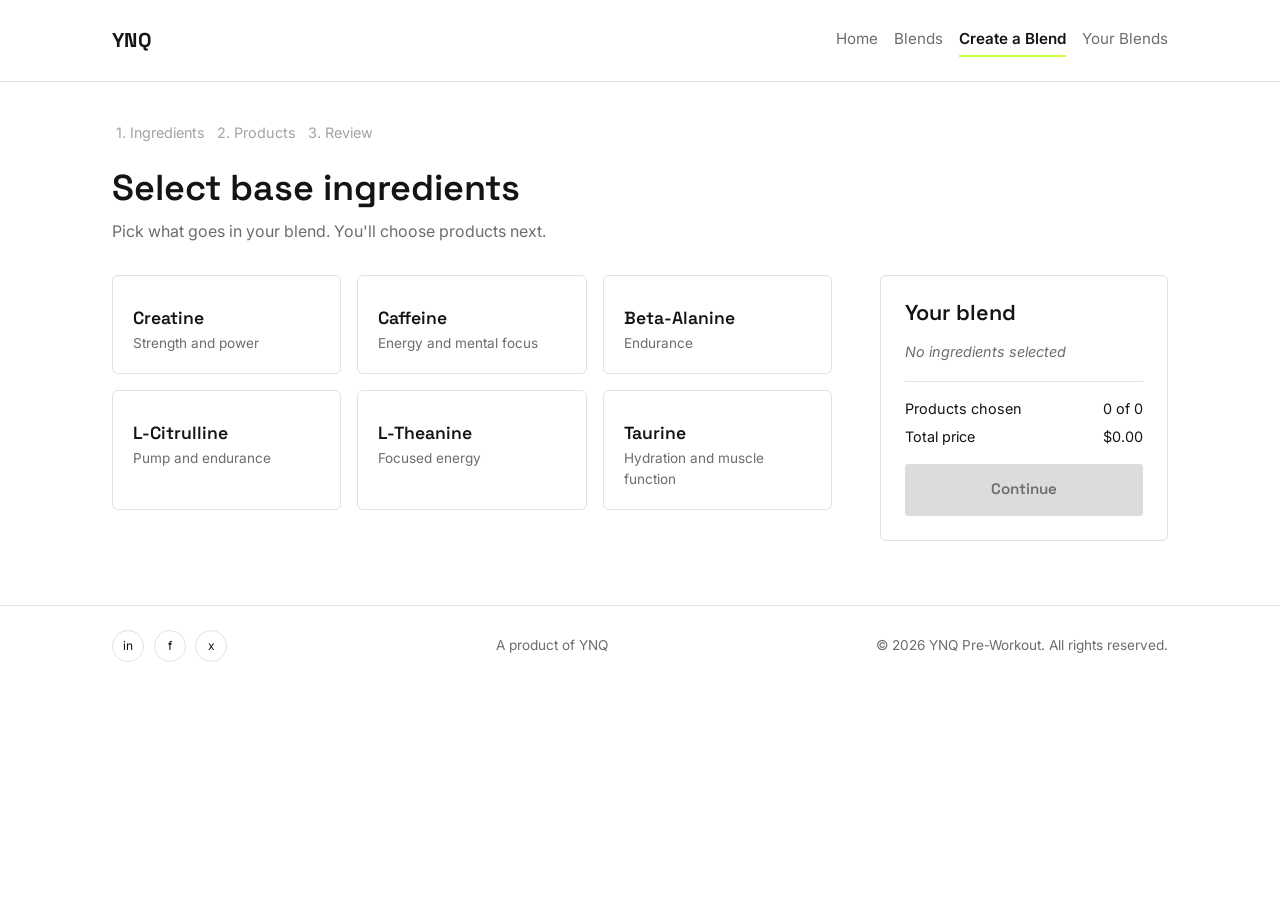
==== commit 307230f7: "renamed products to blends" ====
--- a/project3/create-ingredients.html
+++ b/project3/create-ingredients.html
@@ -12,10 +12,16 @@
     <body>
         
         <header>
-            <div class="logo">YNQ</div>
+            <div class="header-branding">
+                <div class="logo">YNQ</div>
+                <div class="auth-header" hidden>
+                    <p id="auth-account-status" role="status" hidden></p>
+                    <button id="logout-button" type="button" hidden>Log out</button>
+                </div>
+            </div>
             <nav aria-label="Main navigation">
                 <a href="home.html">Home</a>
-                <a href="list.html">Products</a>
+                <a href="list.html">Blends</a>
                 <a href="create-ingredients.html" aria-current="page">Create a Blend</a>
                 <a href="your-blends.html">Your Blends</a>
             </nav>
@@ -99,6 +105,8 @@
         </footer>
 
         <script src="js/jquery-4.0.0.min.js"></script>
+        <script src="js/pocketbase.umd.js"></script>
         <script src="js/scripts.js"></script>
+        <script src="js/auth.js"></script>
     </body>
 </html>
--- a/project3/css/styles.css
+++ b/project3/css/styles.css
@@ -91,7 +91,14 @@
     font-weight: 700;
     font-size: 1.25rem;
     letter-spacing: 0.02em;
-    margin-right: auto;
+    margin-right: 0;
+}
+
+.header-branding {
+    display: flex;
+    align-items: center;
+    gap: 1rem;
+    flex: 0 0 auto;
 }
 
 header nav {
@@ -263,6 +270,59 @@
 .text-link:hover,
 .text-link:focus-visible {
     text-decoration-color: var(--ink);
+}
+
+#logout-button {
+    border: 0;
+    border-left: 1px solid var(--border);
+    border-radius: 0;
+    padding: 0.15rem 0 0.15rem 0.65rem;
+    background: transparent;
+    color: var(--ink-soft);
+    font: inherit;
+    font-size: 0.8rem;
+    cursor: pointer;
+}
+
+.auth-header {
+    display: flex;
+    align-items: center;
+    gap: 0.6rem;
+    flex: 0 0 auto;
+    padding: 0.35rem 0.65rem;
+    border: 1px solid var(--border);
+    border-radius: 999px;
+    background: var(--surface);
+}
+
+#auth-account-status {
+    margin: 0;
+    color: var(--ink-soft);
+    font-size: 0.85rem;
+    white-space: nowrap;
+}
+
+#auth-account-status::before {
+    display: inline-block;
+    width: 0.45rem;
+    height: 0.45rem;
+    margin-right: 0.4rem;
+    border-radius: 50%;
+    background: #5b8c2a;
+    content: "";
+    vertical-align: 0.05rem;
+}
+
+#logout-button {
+    padding-left: 0.6rem;
+}
+
+#logout-button:hover,
+#logout-button:focus-visible {
+    background: transparent;
+    color: var(--ink);
+    text-decoration: underline;
+    text-underline-offset: 3px;
 }
 
 /* buttons */
@@ -522,16 +582,38 @@
   color: var(--ink);
 }
 
-#ingredients p,
+#ingredients {
+  margin-bottom: 0.5rem;
+}
+
+#blend-ingredients {
+  margin-top: -0.5rem;
+  color: #4a4a4a;
+}
+
+#blend-flavor {
+  color: #4a4a4a;
+}
+
+#blend-products-section > p {
+  margin-bottom: 0.15rem;
+}
+
+#blend-products {
+  color: #4a4a4a;
+}
+
 #nutrition p {
-  margin-bottom: 0.4rem;
+  margin-bottom: 0.15rem;
+  margin-top: 1rem;
 }
 
 #nutrition ul {
   display: grid;
   grid-template-columns: 1fr auto;
-  gap: 0.35rem 1rem;
+  gap: 0.1rem 1rem;
   max-width: 20rem;
+  color: #4a4a4a;
 }
 
 #nutrition li {
@@ -581,6 +663,31 @@
   cursor: pointer;
 }
 
+#actions .edit-button,
+#actions .delete-button {
+  display: inline-flex;
+  width: 2.75rem;
+  height: 2.75rem;
+  align-items: center;
+  justify-content: center;
+  padding: 0.55rem;
+  border: none;
+  background: transparent;
+  color: var(--ink);
+  cursor: pointer;
+}
+
+#actions .edit-button[hidden],
+#actions .delete-button[hidden] {
+  display: none;
+}
+
+#actions .edit-button:hover,
+#actions .delete-button:hover,
+#actions .like-button:hover {
+  color: #b42318;
+}
+
 #actions .comment-button svg {
   width: 1.65rem;
   height: 1.65rem;
@@ -596,17 +703,60 @@
   stroke: none;
 }
 
+#actions .edit-button svg,
+#actions .delete-button svg {
+  width: 1.4rem;
+  height: 1.4rem;
+  fill: none;
+  stroke: currentColor;
+  stroke-width: 1.8;
+  stroke-linecap: round;
+  stroke-linejoin: round;
+}
+
 #actions .like-button:hover,
 #actions .like-button:focus-visible,
 #actions .comment-button:hover,
-#actions .comment-button:focus-visible {
+#actions .comment-button:focus-visible,
+#actions .edit-button:hover,
+#actions .edit-button:focus-visible,
+#actions .delete-button:hover,
+#actions .delete-button:focus-visible {
   border: none;
 }
 
 #actions .like-button:focus-visible,
-#actions .comment-button:focus-visible {
+#actions .comment-button:focus-visible,
+#actions .edit-button:focus-visible,
+#actions .delete-button:focus-visible {
   outline: 2px solid var(--ink);
   outline-offset: 2px;
+}
+
+#edit-blend-form {
+  max-width: 28rem;
+  margin-bottom: 1rem;
+}
+
+#edit-blend-form .form-text {
+  margin-bottom: 0.75rem;
+}
+
+#edit-blend-form button {
+  margin-right: 0.5rem;
+  padding: 0.55rem 0.9rem;
+  border: 1px solid var(--border);
+  border-radius: var(--radius-sm);
+  background: var(--bg);
+  cursor: pointer;
+}
+
+#edit-blend-error {
+  color: #b42318;
+}
+
+#delete-blend-error {
+  color: #b42318;
 }
 
 .like-button svg {
@@ -1085,6 +1235,13 @@
   color: var(--accent-ink);
 }
 
+button.submit:disabled,
+button.submit:disabled:hover {
+  background: var(--surface-strong);
+  color: var(--ink-soft);
+  cursor: not-allowed;
+}
+
 /* -------------- responsive -------------- */
 
 @media (max-width: 768px) {
